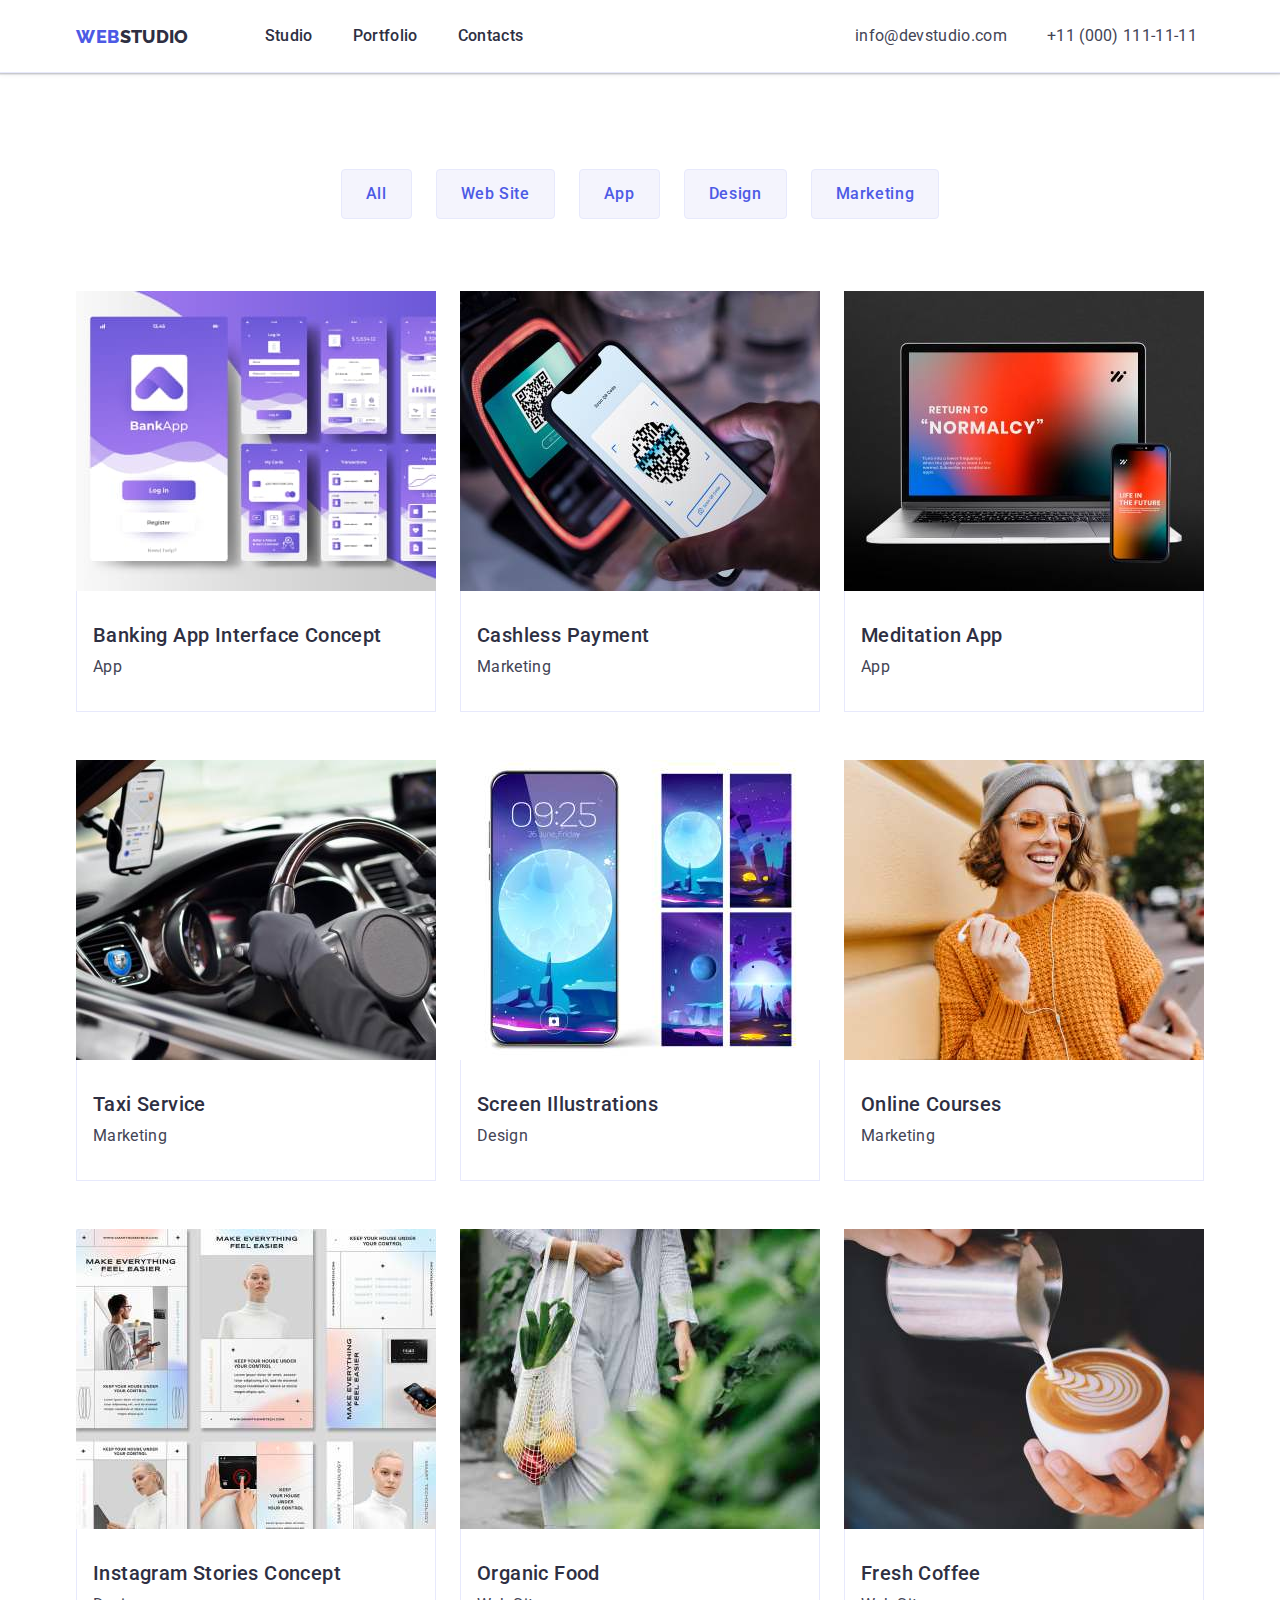
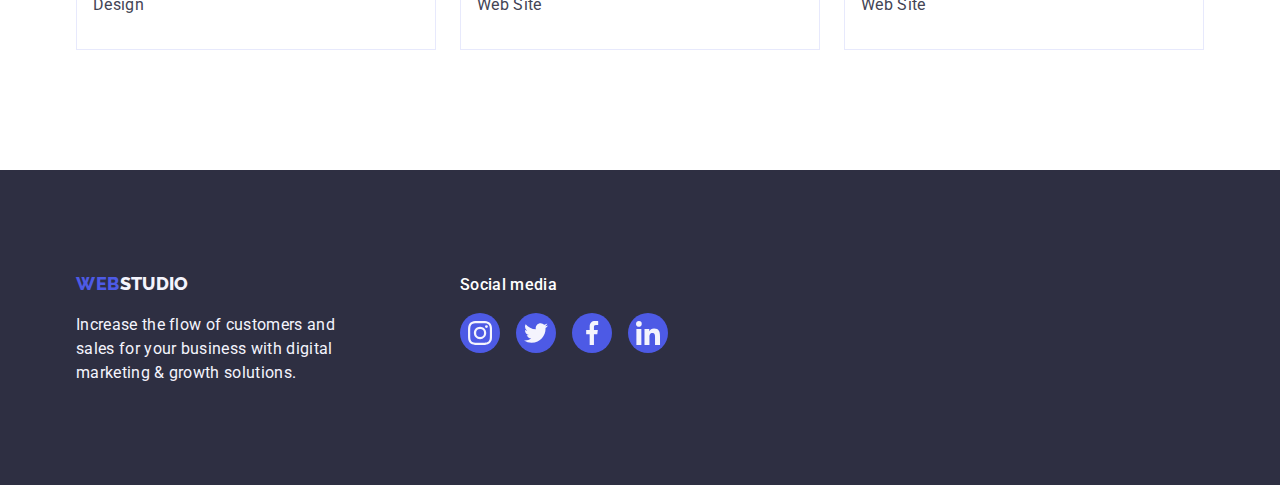
==== portfolio.html @ 6c1adc9d "Initial commit" ====
<!DOCTYPE html>
<html lang="en">
<!----------------------------------------------------------------HEAD------------------------------------------------------------------>

<head>
    <meta charset="UTF-8">
    <meta name="viewport" content="width=device-width, initial-scale=1.0">
    <title>Portfolio</title>
    <link rel="stylesheet" href="css/normalize.min.css">
    <link rel="stylesheet" href="css/styles.css">
    <link rel="preconnect" href="https://fonts.googleapis.com">
    <link rel="preconnect" href="https://fonts.gstatic.com" crossorigin>
    <link
        href="https://fonts.googleapis.com/css2?family=Raleway:wght@800&family=Roboto:wght@400;500;700;900&display=swap"
        rel="stylesheet">
</head>
<!-------------------------------------------------------------HEADER------------------------------------------------------------------>

<body class="body">
    <header class="header">
        <div class="navigation container">
            <nav class="nav-menu">
                <a class="logo link" href="./index.html">Web<span class="web-header">Studio</span></a>
                <ul class="menu list">
                    <li><a class="link nav-link" href="./index.html">Studio</a></li>
                    <li><a class="link nav-link" href="./portfolio.html">Portfolio</a></li>
                    <li><a class="link nav-link" href="">Contacts</a></li>
                </ul>
            </nav>
            <address class="address">
                <ul class="add-list list">
                    <li><a class="add-menu link" href="mailto:info@devstudio.com">info@devstudio.com</a></li>
                    <li><a class="add-menu link" href="tel:+110001111111">+11 (000) 111-11-11</a></li>
                </ul>
            </address>
        </div>
    </header>
    <!-------------------------------------------------------------FILTER------------------------------------------------------------------>
    <main>
        <section class="portfolio-section section">
            <div class="container">
                <h1 class="visually-hidden">.</h1>
                <ul class="filter-list list">
                    <li>
                        <button class="portfolio-btn" type="button">
                            All
                        </button>
                    </li>
                    <li>
                        <button class="portfolio-btn" type="button">
                            Web Site
                        </button>
                    </li>
                    <li>
                        <button class="portfolio-btn" type="button">
                            App
                        </button>
                    </li>
                    <li>
                        <button class="portfolio-btn" type="button">
                            Design
                        </button>
                    </li>
                    <li>
                        <button class="portfolio-btn" type="button">
                            Marketing
                        </button>
                    </li>
                </ul>
                <!-------------------------------------------------------------PROJECTS------------------------------------------------------------------>
                <ul class="list ul-projects">
                    <li class="list-project">
                        <a class="link project-link" href="#"><img class="img-portfolio"
                                src="./images/Portfolio/bankapp.jpg" alt="purple banking application showcase"
                                width="360" height="300">
                            <div class="project-container">
                                <h2 class="project">Banking App Interface Concept</h2>
                                <p class="job-portfolio">App</p>
                            </div>
                        </a>
                    </li>
                    <li class="list-project">
                        <a class="link project-link" href="#"><img class="img-portfolio"
                                src="./images/Portfolio/qrphone.jpg" alt="QR code scan with phone showcase" width="360"
                                height="300">
                            <div class="project-container">
                                <h2 class="project">Cashless Payment</h2>
                                <p class="job-portfolio">Marketing</p>
                            </div>
                        </a>
                    </li>
                    <li class="list-project">
                        <a class="link project-link" href="#"><img class="img-portfolio"
                                src="./images/Portfolio/meditation.jpg" alt="meditation application PC/Phone showcase"
                                width="360" height="300">
                            <div class="project-container">
                                <h2 class="project">Meditation App</h2>
                                <p class="job-portfolio">App</p>
                            </div>
                        </a>
                    </li>
                    <li class="list-project">
                        <a class="link project-link" href="#"><img class="img-portfolio"
                                src="./images/Portfolio/taxidriver.jpg"
                                alt="taxi driver wearing black gloves holding cars steering wheel and using GPS app"
                                width="360" height="300">
                            <div class="project-container">
                                <h2 class="project">Taxi Service</h2>
                                <p class="job-portfolio">Marketing</p>
                            </div>
                        </a>
                    </li>
                    <li class="list-project">
                        <a class="link project-link" href="#"><img class="img-portfolio"
                                src="./images/Portfolio/moonwallpaper.jpg" alt="phone with blue moon wallpaper"
                                width="360" height="300">
                            <div class="project-container">
                                <h2 class="project">Screen Illustrations</h2>
                                <p class="job-portfolio">Design</p>
                            </div>
                        </a>
                    </li>
                    <li class="list-project">
                        <a class="link project-link" href="#"><img class="img-portfolio"
                                src="./images/Portfolio/widesmile.jpg"
                                alt="girl with curly medium lenght brown hair wearing orange sweater a gray hat and sunglasses with a wide smile on her face is holding phone"
                                width="360" height="300">
                            <div class="project-container">
                                <h2 class="project">Online Courses</h2>
                                <p class="job-portfolio">Marketing</p>
                            </div>
                        </a>
                    </li>
                    <li class="list-project">
                        <a class="link project-link" href="#"><img class="img-portfolio"
                                src="./images/Portfolio/smarthouse.jpg"
                                alt="six photos showcasing smart house control using phone, remote control and wall terminal pad"
                                width="360" height="300">
                            <div class="project-container">
                                <h2 class="project">Instagram Stories Concept</h2>
                                <p class="job-portfolio">Design</p>
                            </div>
                        </a>
                    </li>
                    <li class="list-project">
                        <a class="link project-link" href="#">
                            <img class="img-portfolio" src="./images/Portfolio/vegetables.jpg"
                                alt="bottom side of woman dressed white and carying vegetables in a net" width="360"
                                height="300">
                            <div class="project-container">
                                <h2 class="project">Organic Food</h2>
                                <p class="job-portfolio">Web Site</p>
                            </div>
                        </a>
                    </li>
                    <li class="list-project">
                        <a class="link project-link" href="#"><img class="img-portfolio"
                                src="./images/Portfolio/barista.jpg"
                                alt="barista making leaf pattern on coffe with milk" width="360" height="300">
                            <div class="project-container">
                                <h2 class="project">Fresh Coffee</h2>
                                <p class="job-portfolio">Web Site</p>
                            </div>
                        </a>
                    </li>
                </ul>
            </div>
        </section>
    </main>
    <!-------------------------------------------------------------FOOTER------------------------------------------------------------------>
    <footer class="footer">
        <div class="container footer-content">
            <div class=" footer-text">
                <a class="logo link-footer" href="./index.html">Web<span class="web-footer">Studio</span></a>
                <p class="footer-writing">Increase the flow of customers and sales for your business with digital
                    marketing
                    & growth solutions.</p>
            </div>
            <div class="social-media">
                <p class="social-title">Social media</p>
                <ul class="list social-list">
                    <li class="social-link">
                        <a class="link target-link" href="#">
                            <svg width="24" height="24" class="svg-social">
                                <use href="./images/icons.svg#icon-instagram"></use>
                            </svg>
                        </a>
                    </li>
                    <li class="social-link">
                        <a class="link target-link" href="#">
                            <svg width="24" height="24" class="svg-social">
                                <use href="./images/icons.svg#icon-twitter"></use>
                            </svg>
                        </a>
                    </li>
                    <li class="social-link">
                        <a class="link target-link" href="#">
                            <svg width="24" height="24" class="svg-social">
                                <use href="./images/icons.svg#icon-facebook"></use>
                            </svg>
                        </a>
                    </li>
                    <li class="social-link">
                        <a class="link target-link" href="#">
                            <svg width="24" height="24" class="svg-social">
                                <use href="./images/icons.svg#icon-linkedin"></use>
                            </svg>
                        </a>
                    </li>
                </ul>
            </div>
        </div>
    </footer>
</body>

</html>
---- css/styles.css ----
* {
  margin: 0px;
  padding: 0px;
}
:root {
  /*___________________________________________________________Studio*/
  --hero-bg-color: #2e2f42;
  --head-color: #2e2f42;
  --content-color: #434455;
  /*________________________________________________________PORTFOLIO*/
  --color-body: #434455;
  --bg-color: #ffffff;
  /*_____________________________________________________________LOGO*/
  --color-logo: #4d5ae5;
  --color-logo-studio: #2e2f42;
  --footer-logo-color: #f4f4fd;
  /*_________________________________________________________NAV MENU*/
  --color-nav-default: #2e2f42;
  /*___________________________________________________________ADRESS*/
  --color-address-link-default: #434455;
  /*__________________________________________________________BUTTONS*/
  --button-color: #4d5ae5;
  /*__________________________________________________________Footer*/
  --social-link-bg-color: #4d5ae5;
  --fill-color: #f4f4fd;
  /*__________________________________________________________Customers*/
  --customer-color: #8e8f99;
}

/*__________________________________________________________GENERAL BODY SETTINGS_____________________________________________________*/
.body {
  font-family: "Roboto", sans-serif;
  color: var(--color-body);
  background-color: var(--bg-color);
}

.list {
  font-style: normal;
  list-style: none;
}

.link {
  text-decoration: none;
}

.section {
  padding: 7.5em 0 7.5em 0;
}
/*___________________________________________________________________LINKS_______________________________________________________________*/
.ourteam-target-link,
.target-link {
  width: 100%;
  height: 100%;
  background-color: var(--social-link-bg-color);
  border-radius: 50%;
  display: flex;
  align-items: center;
  justify-content: center;
}

.target-link:hover {
  background-color: #31d0aa;
}

.target-link:focus {
  background-color: #31d0aa;
}

.social-link {
  width: 40px;
  height: 40px;
}

/*_______________________________SVG__________________________________*/
.svg-social {
  fill: var(--fill-color);
}
.svg-customer {
  fill: currentColor;
}
/*____________________________________________________________________________________________________________________________________*/
/*__________________________________________________________________STUDIO__________________________________________________________*/
/*__________________________________________________________________HEADER________________________________________________________*/
/*_______________________________________________________________LOGO________________________________________________________________*/
.logo {
  font-family: "Raleway", sans-serif;
  font-weight: 800;
  font-size: 18px;
  line-height: 1.17;
  letter-spacing: 0.03em;
  text-transform: uppercase;
  color: var(--color-logo);
  margin-right: 76px;
}

.web-header {
  color: var(--color-logo-studio);
  line-height: 1.5;
  letter-spacing: 0.02em;
}
.web-footer {
  color: var(--footer-logo-color);
  line-height: 1.5;
  letter-spacing: 0.02em;
}

.menu {
  display: flex;
  gap: 40px;
}
/*_________________________________________________________________ADDRESS__________________________________________________*/
.address {
  font-style: normal;
  padding: 24px 0;
}
.add-menu {
  font-size: 16px;
  line-height: 1.5;
  letter-spacing: 0.02em;
  color: var(--color-address-link-default);
}

.add-menu:focus,
.add-menu:hover {
  color: #404bbf;
}
.header {
  border-bottom: 1px solid #e7e9fc;
  box-shadow: 0px 2px 1px rgba(46, 47, 66, 0.08),
    0px 1px 1px rgba(46, 47, 66, 0.16), 0px 1px 6px rgba(46, 47, 66, 0.08);
}

.add-list {
  display: flex;
  gap: 40px;
}

/*____________________________________________________________NAV-MENU_______________________________________________________*/

.navigation {
  display: flex;
  gap: 332px;
}
.nav-menu {
  display: flex;
  align-items: center;
}
.container {
  width: 1158px;
  margin: 0 auto;
  padding: 0 15px;
}
.nav-link {
  font-weight: 500;
  font-size: 16px;
  line-height: 1.5;
  letter-spacing: 0.02em;
  color: var(--color-nav-default);
  padding: 24px 0;
}
.nav-link:focus,
.nav-link:hover {
  color: #404bbf;
}
/*_______________________________________________________________Footer____________________________________________________________*/
.footer {
  background-color: #2e2f42;
  padding: 100px 0;
}
.link-footer {
  text-decoration: none;
  display: inline-block;
  margin-bottom: 16px;
}
.footer-content {
  display: flex;
  align-items: baseline;
}
.footer-writing {
  color: var(--footer-logo-color);
  line-height: 1.5;
  letter-spacing: 0.02em;
  width: 264px;
}
.footer-text {
  gap: 120px;
  margin-right: 120px;
}

.social-media {
  align-items: baseline;
}
.social-list {
  display: flex;
  gap: 16px;
}
.social-title {
  font-size: 16px;
  font-weight: 96px;
  font-weight: 500;
  letter-spacing: 0.32px;
  color: #ffffff;
  margin-bottom: 16px;
  line-height: 1.5;
}

/*__________________________________________________________Hero section__________________________________________________________*/
/*__________________________________________________________Main title___________________________________________________________*/
.hero {
  background-color: var(--hero-bg-color);
  padding: 188px 0;
  background-image: linear-gradient(
      rgba(46, 47, 66, 0.7),
      rgba(46, 47, 66, 0.7)
    ),
    url(../images/peopleoffice.jpg);
  max-width: 1440px;
  background-repeat: no-repeat;
  background-position: center;
  background-size: cover;
  margin: 0 auto;
}
.head-title {
  font-size: 56px;
  line-height: 1.07;
  text-align: center;
  letter-spacing: 0.02em;
  color: #ffffff;
  max-width: 496px;
}
.head-align {
  display: flex;
  flex-direction: column;
  align-items: center;
  gap: 48px;
}
/*__________________________________________________________Order Service Button_______________________________________________*/
.order-button {
  background-color: var(--button-color);
  font-family: inherit;
  font-weight: 500;
  font-size: 16px;
  line-height: 1.5;
  letter-spacing: 0.04em;
  color: #ffffff;
  display: block;
  min-width: 169px;
  height: 56px;
  border: none;
  border-radius: 4px;
  cursor: pointer;
}
.order-button:focus,
.order-button:hover {
  background-color: #404bbf;
  cursor: pointer;
}

/*__________________________________________________________Goals section__________________________________________________________*/
/*__________________________________________________________Company goal list_____________________________________________________*/
.visually-hidden:not(:focus):not(:active) {
  clip: rect(0 0 0 0);
  clip-path: inset(100%);
  height: 1px;
  overflow: hidden;
  position: absolute;
  white-space: nowrap;
  width: 1px;
  margin: -1px;
  border: 0;
  padding: 0;
}

.goals {
  font-weight: 500;
  font-size: 20px;
  line-height: 1.2;
  letter-spacing: 0.02em;
  color: var(--head-color);
  margin-bottom: 8px;
  box-shadow: black;
}

.goals-content {
  font-size: 16px;
  line-height: 1.5;
  letter-spacing: 0.02em;
  color: var(--content-color);
}
.ul-goals {
  display: flex;
  gap: 24px;
}
.li-goals {
  width: calc((100% - 72px) / 4);
}

.goals-container {
  display: flex;
  align-items: center;
  justify-content: center;
  background-color: #f4f4fd;
  height: 112px;
  border-radius: 4px;
  margin-bottom: 8px;
}
/*__________________________________________________________WHAT ARE WE DOING_____________________________________________________*/
.wawd-section {
  padding-top: 0;
  padding-bottom: 120px;
}
.wawd {
  font-size: 36px;
  line-height: 1.11;
  text-align: center;
  letter-spacing: 0.02em;
  text-transform: capitalize;
  color: var(--head-color);
  margin-bottom: 72px;
}
.ul-wawd {
  display: flex;
  gap: 24px;
}
.list-wawd {
  width: calc((100% - 48px) / 3);
  display: flex;
  gap: 24px;
}
.img-portfolio,
.img-studio {
  display: block;
}
/*________________________________________________________________Our Team____________________________________________________________*/
.ul-team {
  display: flex;
  gap: 24px;
}
.list-team {
  background-color: #ffffff;
  width: calc((100% - 72px) / 4);
  border-radius: 0px 0px 4px 4px;
  box-shadow: 0px 1px 6px rgba(46, 47, 66, 0.08),
    0px 1px 1px rgba(46, 47, 66, 0.16), 0px 2px 1px rgba(46, 47, 66, 0.08);
}
.team {
  background-color: #f4f4fd;
  padding: 120px 0;
}
.team-head {
  font-size: 36px;
  line-height: 1.11;
  text-align: center;
  letter-spacing: 0.02em;
  text-transform: capitalize;
  color: var(--head-color);
  margin-bottom: 72px;
}

.name {
  font-weight: 500;
  font-size: 20px;
  line-height: 1.2;
  letter-spacing: 0.02em;
  color: var(--head-color);
  text-align: center;
  margin-bottom: 8px;
}

.job {
  font-size: 16px;
  line-height: 1.5;
  letter-spacing: 0.02em;
  color: var(--content-color);
  text-align: center;
}

.team-photo {
  padding: 32px 0px;
}

.ourteam-social-list {
  display: flex;
  justify-content: center;
  gap: 24px;
}
.ourteam-target-link:focus,
.ourteam-target-link:hover {
  background-color: #404bbf;
}
/*________________________________________________________________Customers____________________________________________________________*/
.customers-head {
  font-size: 36px;
  line-height: 1.11;
  text-align: center;
  color: var(--head-color);
  margin-bottom: 72px;
}
.list-customers {
  display: flex;
  gap: 24px;
}
.customer {
  width: calc((100% - 120px) / 6);
  height: 88px;
}

.customer-link {
  width: 100%;
  height: 100%;
  border: 1px solid #8e8f99;
  border-radius: 4px;
  display: flex;
  align-items: center;
  justify-content: center;
  color: var(--customer-color);
}
.customer-link:hover,
.customer-link:focus {
  border-color: #404bbf;
  color: #404bbf;
}

/*_____________________________________________________________________________________________________________________________________*/
/*_____________________________________________________________Portfolio______________________________________________________________*/
/*_____________________________________________________________Projects_____________________________________________________________*/
.portfolio-section {
  padding-top: 96px;
  padding-bottom: 120px;
}

.project {
  line-height: 1.2;
  font-weight: 500;
  font-size: 20px;
  letter-spacing: 0.02em;
  color: var(--head-color);
  margin-bottom: 8px;
}

.ul-projects {
  display: flex;
  flex: wrap;
  justify-content: space-evenly;
  flex-wrap: wrap;
  column-gap: 24px;
  row-gap: 48px;
}
.list-project {
  width: calc((100% - 48px) / 3);
}

.project-container {
  padding: 32px 16px;
  border: 1px solid #e7e9fc;
  border-top: none;
}
.project-link {
  display: block;
}

.project-link:focus,
.project-link:hover {
  box-shadow: 0px 1px 6px rgba(46, 47, 66, 0.08),
    0px 1px 1px rgba(46, 47, 66, 0.16), 0px 2px 1px rgba(46, 47, 66, 0.08);
}

/*_______________________________________________________________FILTER BUTTONS___________________________________________*/
.filter-list {
  display: flex;
  justify-content: center;
  gap: 24px;
  margin-bottom: 72px;
}
.job-portfolio {
  font-size: 16px;
  line-height: 1.5;
  letter-spacing: 0.02em;
  color: var(--content-color);
}
.portfolio-btn {
  font-family: inherit;
  font-size: 16px;
  font-style: normal;
  font-weight: 500;
  line-height: 24px;
  letter-spacing: 0.64px;
  color: var(--button-color);
  background-color: #f4f4fd;
  background-color: transparent 50%;
  border: 1px solid #e7e9fc;
  border-color: #e7e9fc;
  border-color: transparent 50%;
  cursor: pointer;
  padding: 12px 24px;
  border-radius: 4px;
}
.portfolio-btn:focus,
.portfolio-btn:hover {
  font-family: inherit;
  font-size: 16px;
  font-style: normal;
  font-weight: 500;
  line-height: 24px;
  letter-spacing: 0.64px;
  color: #fff;
  background-color: #404bbf;
  border: 1px solid transparent;
  cursor: pointer;
  box-shadow: 0px 3px 1px rgba(0, 0, 0, 0.1), 0px 2px 1px rgba(0, 0, 0, 0.08),
    0px 2px 2px rgba(0, 0, 0, 0.12);
}
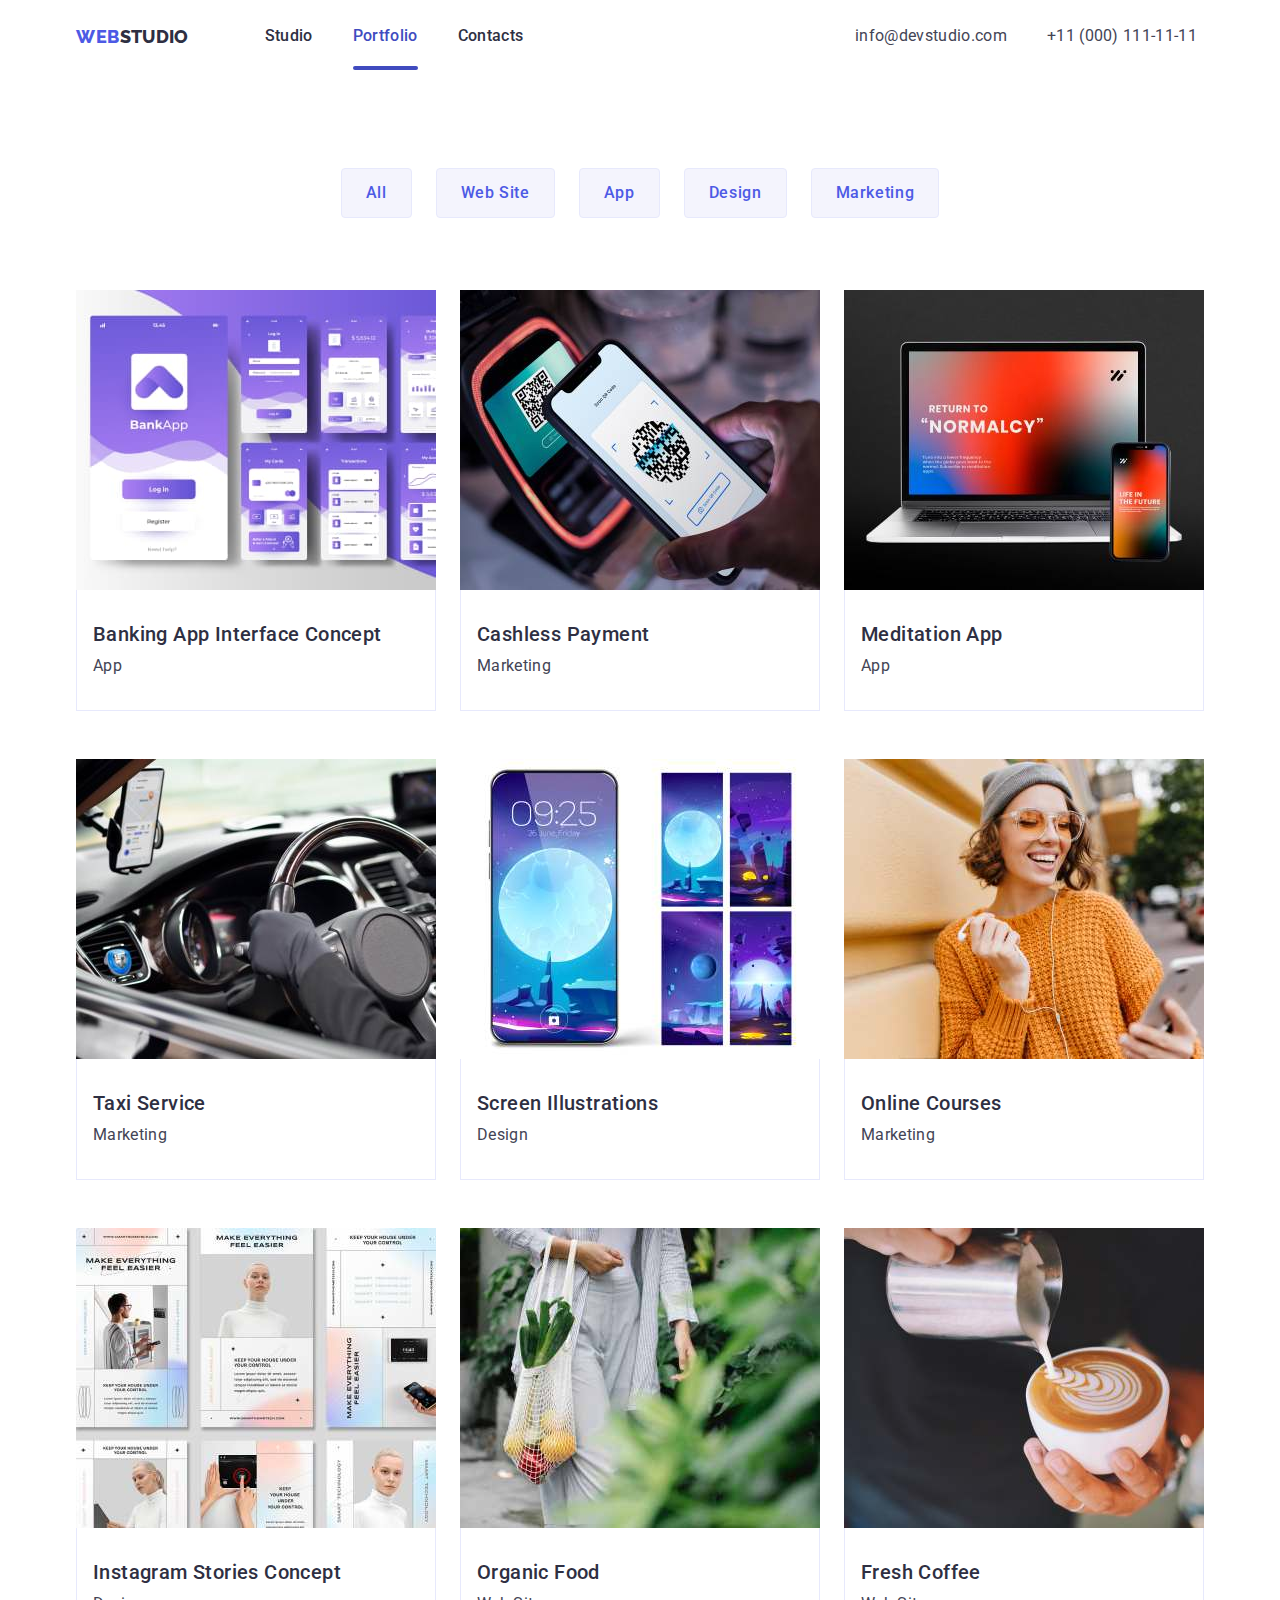
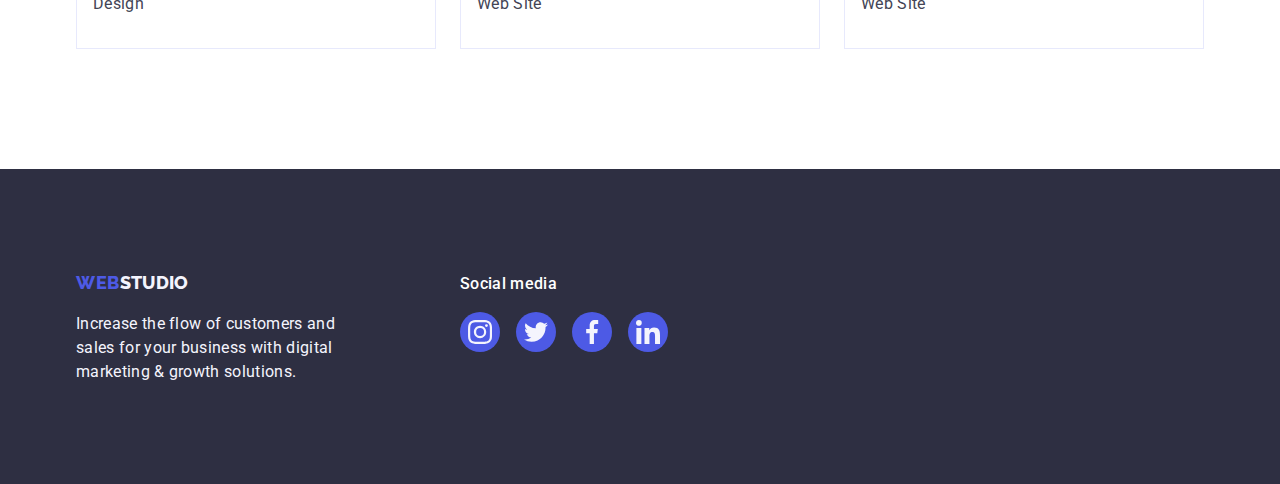
==== commit 5c9ebb36: "update 4" ====
--- a/portfolio.html
+++ b/portfolio.html
@@ -17,23 +17,32 @@
 <!-------------------------------------------------------------HEADER------------------------------------------------------------------>
 
 <body class="body">
-    <header class="header">
-        <div class="navigation container">
-            <nav class="nav-menu">
-                <a class="logo link" href="./index.html">Web<span class="web-header">Studio</span></a>
-                <ul class="menu list">
-                    <li><a class="link nav-link" href="./index.html">Studio</a></li>
-                    <li><a class="link nav-link" href="./portfolio.html">Portfolio</a></li>
-                    <li><a class="link nav-link" href="">Contacts</a></li>
-                </ul>
-            </nav>
-            <address class="address">
-                <ul class="add-list list">
-                    <li><a class="add-menu link" href="mailto:info@devstudio.com">info@devstudio.com</a></li>
-                    <li><a class="add-menu link" href="tel:+110001111111">+11 (000) 111-11-11</a></li>
-                </ul>
-            </address>
-        </div>
+    <div class="navigation container">
+        <nav class="nav-menu">
+            <a class="logo link" href="./index.html">Web<span class="web-header">Studio</span></a>
+            <ul class="menu list">
+                <li>
+                    <a class="link nav-link" href="./index.html">Studio</a>
+                </li>
+                <li>
+                    <a class="link underline nav-link" href="./portfolio.html">Portfolio</a>
+                </li>
+                <li>
+                    <a class="link nav-link" href="">Contacts</a>
+                </li>
+            </ul>
+        </nav>
+        <address class="address link">
+            <ul class="add-list list">
+                <li>
+                    <a class="add-menu link" href="mailto:info@devstudio.com">info@devstudio.com</a>
+                </li>
+                <li>
+                    <a class="add-menu link" href="tel:+110001111111">+11 (000) 111-11-11</a>
+                </li>
+            </ul>
+        </address>
+    </div>
     </header>
     <!-------------------------------------------------------------FILTER------------------------------------------------------------------>
     <main>
--- a/css/styles.css
+++ b/css/styles.css
@@ -1,30 +1,10 @@
+@import url("normalize.min.css");
+@import url("form.css");
+@import url("vars.css");
+
 * {
   margin: 0px;
   padding: 0px;
-}
-:root {
-  /*___________________________________________________________Studio*/
-  --hero-bg-color: #2e2f42;
-  --head-color: #2e2f42;
-  --content-color: #434455;
-  /*________________________________________________________PORTFOLIO*/
-  --color-body: #434455;
-  --bg-color: #ffffff;
-  /*_____________________________________________________________LOGO*/
-  --color-logo: #4d5ae5;
-  --color-logo-studio: #2e2f42;
-  --footer-logo-color: #f4f4fd;
-  /*_________________________________________________________NAV MENU*/
-  --color-nav-default: #2e2f42;
-  /*___________________________________________________________ADRESS*/
-  --color-address-link-default: #434455;
-  /*__________________________________________________________BUTTONS*/
-  --button-color: #4d5ae5;
-  /*__________________________________________________________Footer*/
-  --social-link-bg-color: #4d5ae5;
-  --fill-color: #f4f4fd;
-  /*__________________________________________________________Customers*/
-  --customer-color: #8e8f99;
 }
 
 /*__________________________________________________________GENERAL BODY SETTINGS_____________________________________________________*/
@@ -56,6 +36,7 @@
   display: flex;
   align-items: center;
   justify-content: center;
+  transition: background-color 250ms cubic-bezier(0.4, 0, 0.2, 1);
 }
 
 .target-link:hover {
@@ -108,6 +89,7 @@
   display: flex;
   gap: 40px;
 }
+
 /*_________________________________________________________________ADDRESS__________________________________________________*/
 .address {
   font-style: normal;
@@ -123,6 +105,7 @@
 .add-menu:focus,
 .add-menu:hover {
   color: #404bbf;
+  transition: color 250ms cubic-bezier(0.4, 0, 0.2, 1);
 }
 .header {
   border-bottom: 1px solid #e7e9fc;
@@ -150,6 +133,7 @@
   margin: 0 auto;
   padding: 0 15px;
 }
+
 .nav-link {
   font-weight: 500;
   font-size: 16px;
@@ -157,10 +141,28 @@
   letter-spacing: 0.02em;
   color: var(--color-nav-default);
   padding: 24px 0;
-}
+  transition: color 250ms cubic-bezier(0.4, 0, 0.2, 1);
+}
+
 .nav-link:focus,
 .nav-link:hover {
   color: #404bbf;
+}
+.underline {
+  position: relative;
+  color: #404bbf;
+  transition: color 250ms cubic-bezier(0.4, 0, 0.2, 1);
+}
+.underline::after {
+  content: "";
+  position: absolute;
+  left: 0;
+  bottom: -1px;
+  height: 4px;
+  width: 100%;
+  color: #404bbf;
+  background-color: #404bbf;
+  border-radius: 2px;
 }
 /*_______________________________________________________________Footer____________________________________________________________*/
 .footer {
@@ -249,6 +251,7 @@
   border: none;
   border-radius: 4px;
   cursor: pointer;
+  transition: background-color 250ms cubic-bezier(0.4, 0, 0.2, 1);
 }
 .order-button:focus,
 .order-button:hover {
@@ -347,6 +350,7 @@
   background-color: #f4f4fd;
   padding: 120px 0;
 }
+
 .team-head {
   font-size: 36px;
   line-height: 1.11;
@@ -383,7 +387,9 @@
   display: flex;
   justify-content: center;
   gap: 24px;
-}
+  padding-top: 8px;
+}
+
 .ourteam-target-link:focus,
 .ourteam-target-link:hover {
   background-color: #404bbf;
@@ -414,6 +420,8 @@
   align-items: center;
   justify-content: center;
   color: var(--customer-color);
+  transition: border-color 250ms cubic-bezier(0.4, 0, 0.2, 1),
+    color 250ms cubic-bezier(0.4, 0, 0.2, 1);
 }
 .customer-link:hover,
 .customer-link:focus {
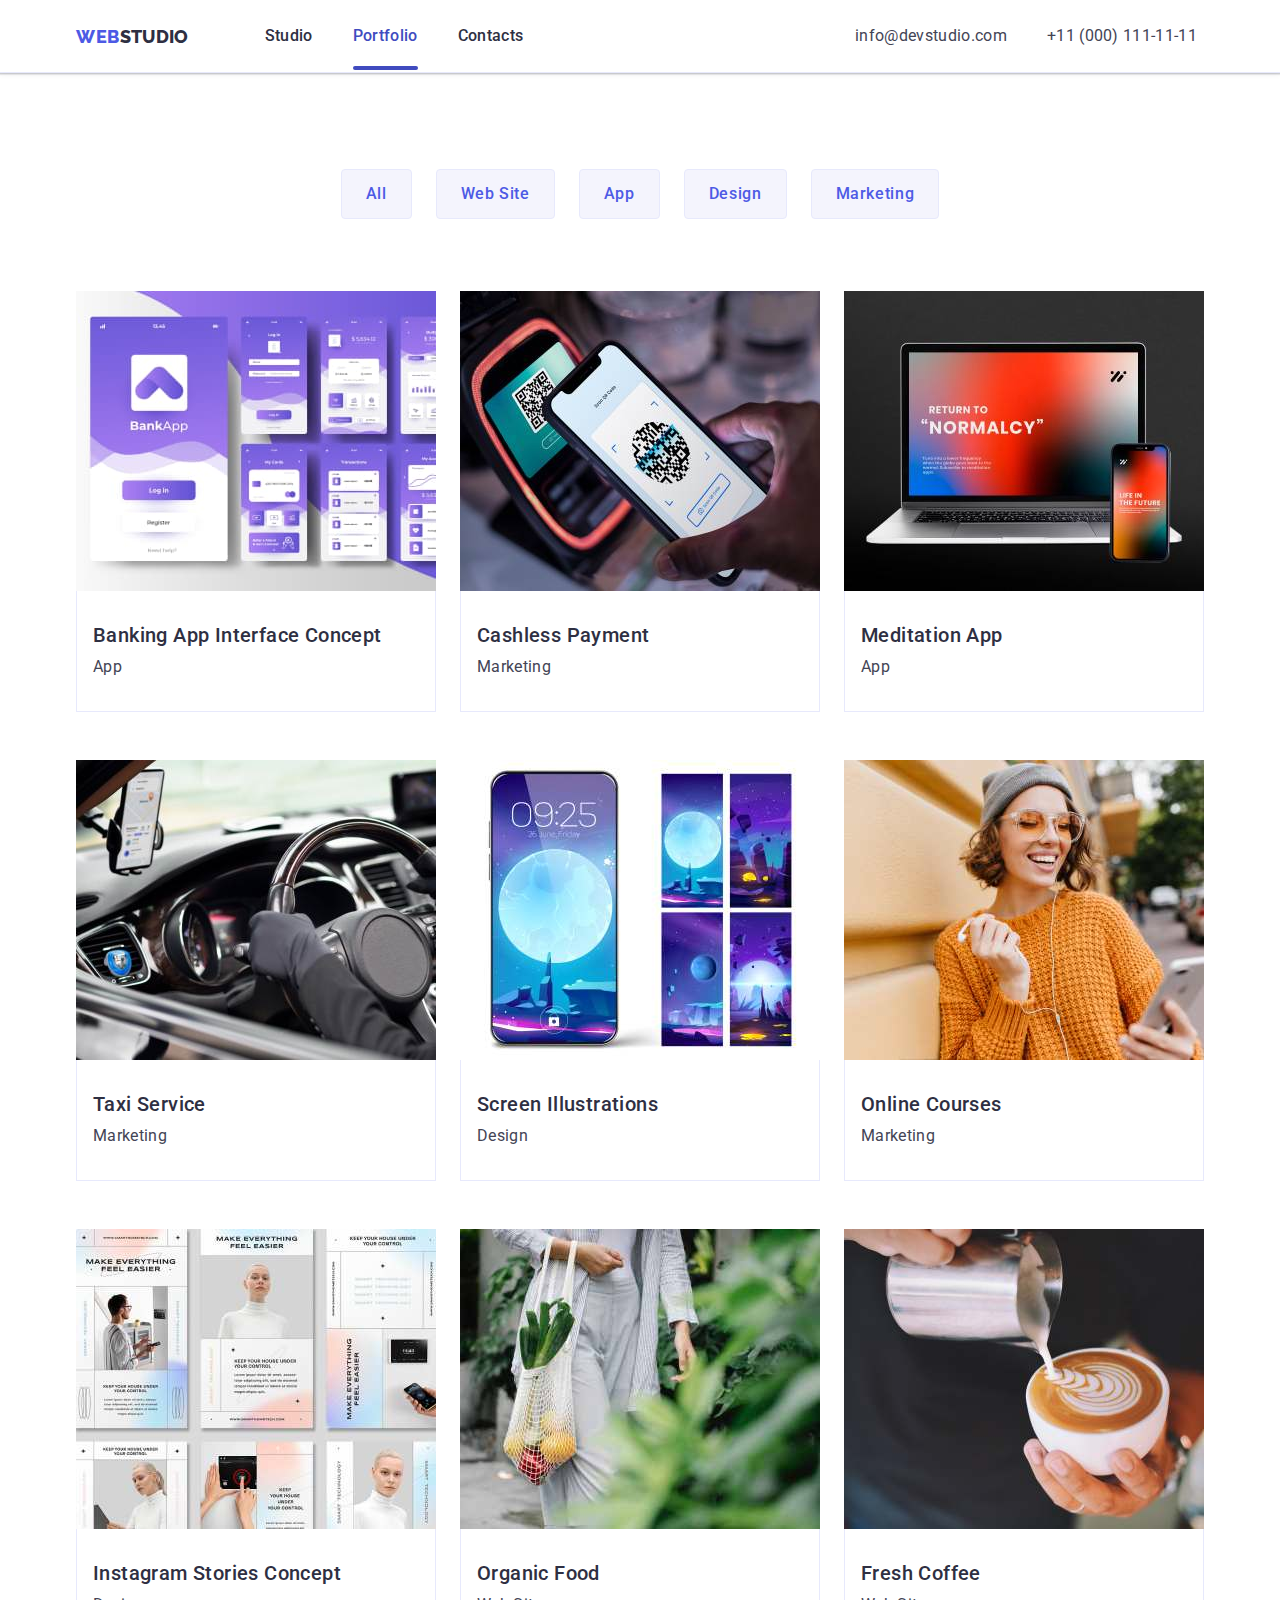
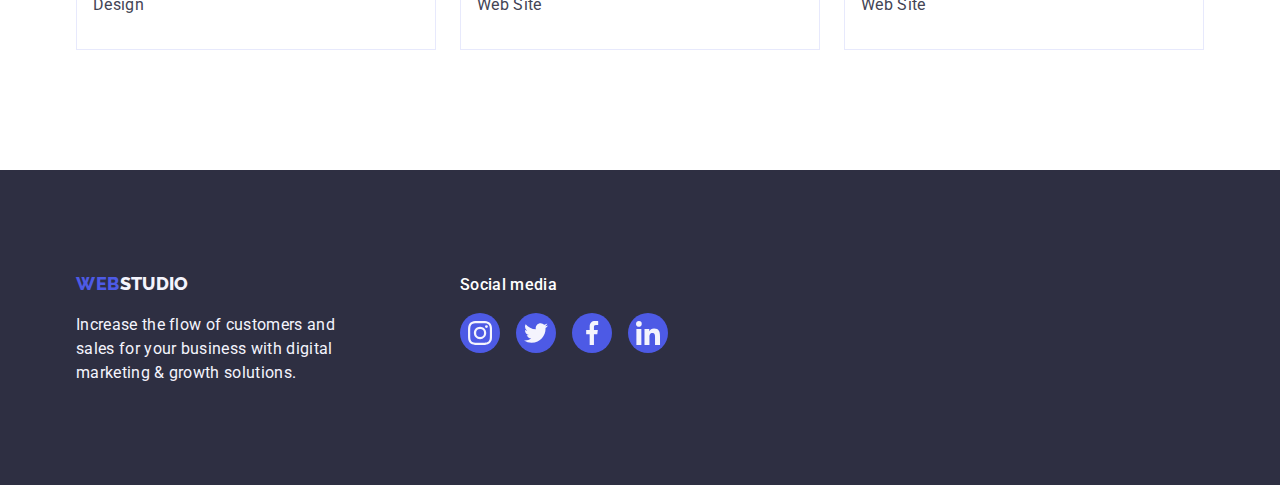
==== commit 7b875b2c: "update 6" ====
--- a/portfolio.html
+++ b/portfolio.html
@@ -17,32 +17,35 @@
 <!-------------------------------------------------------------HEADER------------------------------------------------------------------>
 
 <body class="body">
-    <div class="navigation container">
-        <nav class="nav-menu">
-            <a class="logo link" href="./index.html">Web<span class="web-header">Studio</span></a>
-            <ul class="menu list">
-                <li>
-                    <a class="link nav-link" href="./index.html">Studio</a>
-                </li>
-                <li>
-                    <a class="link underline nav-link" href="./portfolio.html">Portfolio</a>
-                </li>
-                <li>
-                    <a class="link nav-link" href="">Contacts</a>
-                </li>
-            </ul>
-        </nav>
-        <address class="address link">
-            <ul class="add-list list">
-                <li>
-                    <a class="add-menu link" href="mailto:info@devstudio.com">info@devstudio.com</a>
-                </li>
-                <li>
-                    <a class="add-menu link" href="tel:+110001111111">+11 (000) 111-11-11</a>
-                </li>
-            </ul>
-        </address>
-    </div>
+    <header class="header">
+        <!-------------------------------------------------------------NAVIGATION------------------------------------------------------------------>
+
+        <div class="navigation container">
+            <nav class="nav-menu">
+                <a class="logo link" href="./index.html">Web<span class="web-header">Studio</span></a>
+                <ul class="menu list">
+                    <li>
+                        <a class="link nav-link" href="./index.html">Studio</a>
+                    </li>
+                    <li>
+                        <a class="link underline nav-link" href="./portfolio.html">Portfolio</a>
+                    </li>
+                    <li>
+                        <a class="link nav-link" href="">Contacts</a>
+                    </li>
+                </ul>
+            </nav>
+            <address class="address link">
+                <ul class="add-list list">
+                    <li>
+                        <a class="add-menu link" href="mailto:info@devstudio.com">info@devstudio.com</a>
+                    </li>
+                    <li>
+                        <a class="add-menu link" href="tel:+110001111111">+11 (000) 111-11-11</a>
+                    </li>
+                </ul>
+            </address>
+        </div>
     </header>
     <!-------------------------------------------------------------FILTER------------------------------------------------------------------>
     <main>
--- a/css/styles.css
+++ b/css/styles.css
@@ -100,6 +100,7 @@
   line-height: 1.5;
   letter-spacing: 0.02em;
   color: var(--color-address-link-default);
+  transition: color 250ms cubic-bezier(0.4, 0, 0.2, 1);
 }
 
 .add-menu:focus,
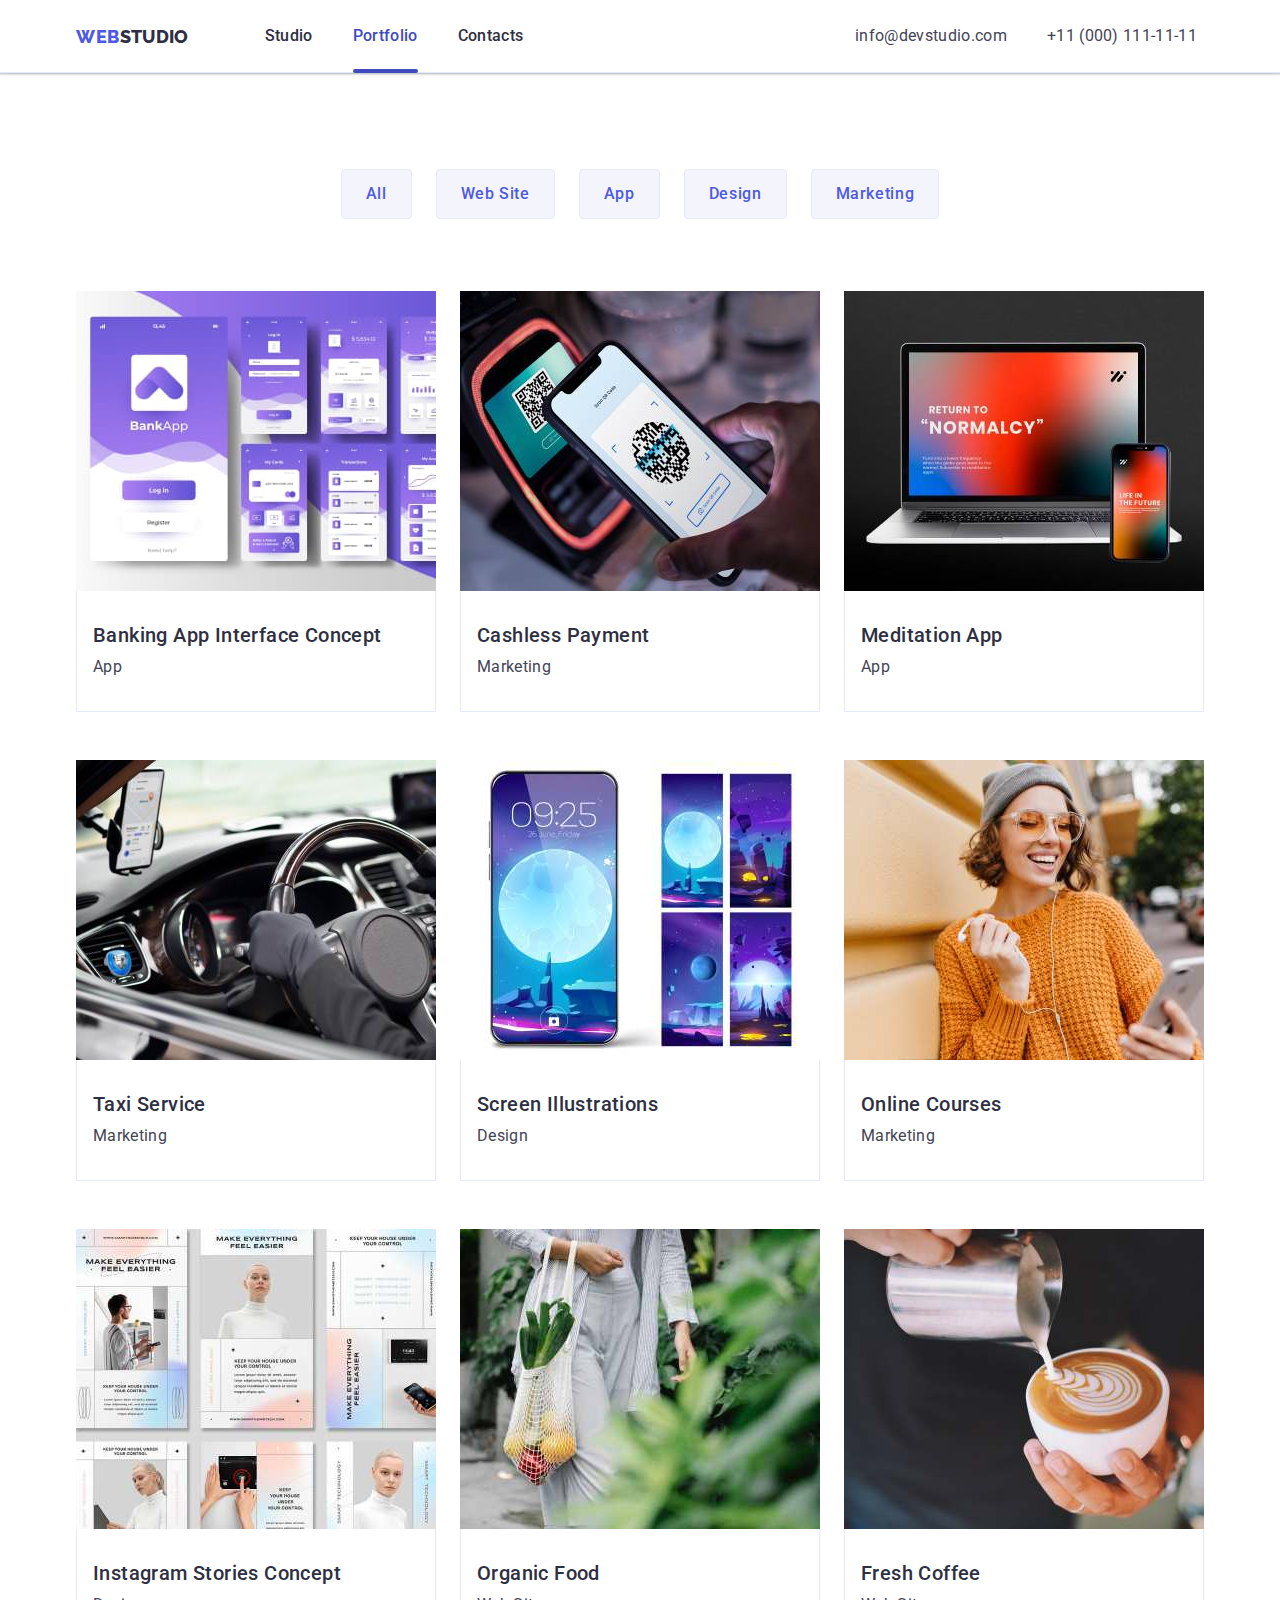
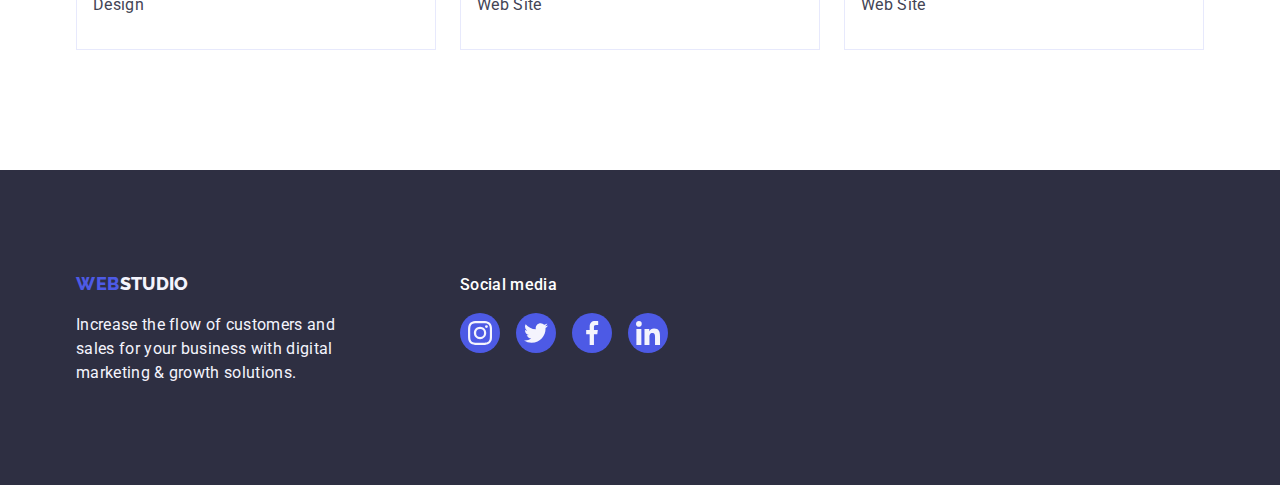
==== commit 49c04974: "update 9" ====
--- a/portfolio.html
+++ b/portfolio.html
@@ -82,9 +82,13 @@
                 <!-------------------------------------------------------------PROJECTS------------------------------------------------------------------>
                 <ul class="list ul-projects">
                     <li class="list-project">
-                        <a class="link project-link" href="#"><img class="img-portfolio"
-                                src="./images/Portfolio/bankapp.jpg" alt="purple banking application showcase"
-                                width="360" height="300">
+                        <a class="link project-link" href="#">
+                            <div class="description-container">
+                                <img class="img-portfolio" src="./images/Portfolio/bankapp.jpg"
+                                    alt="purple banking application showcase" width="360" height="300">
+                                <p class="description">14 Stylish and User-Friendly App Design Concepts · Task Manager
+                                    App · Calorie Tracker App · Exotic Fruit Ecommerce App · Cloud Storage App</p>
+                            </div>
                             <div class="project-container">
                                 <h2 class="project">Banking App Interface Concept</h2>
                                 <p class="job-portfolio">App</p>
@@ -92,9 +96,13 @@
                         </a>
                     </li>
                     <li class="list-project">
-                        <a class="link project-link" href="#"><img class="img-portfolio"
-                                src="./images/Portfolio/qrphone.jpg" alt="QR code scan with phone showcase" width="360"
-                                height="300">
+                        <a class="link project-link" href="#">
+                            <div class="description-container">
+                                <img class="img-portfolio" src="./images/Portfolio/qrphone.jpg"
+                                    alt="QR code scan with phone showcase" width="360" height="300">
+                                <p class="description">14 Stylish and User-Friendly App Design Concepts · Task Manager
+                                    App · Calorie Tracker App · Exotic Fruit Ecommerce App · Cloud Storage App</p>
+                            </div>
                             <div class="project-container">
                                 <h2 class="project">Cashless Payment</h2>
                                 <p class="job-portfolio">Marketing</p>
@@ -102,9 +110,13 @@
                         </a>
                     </li>
                     <li class="list-project">
-                        <a class="link project-link" href="#"><img class="img-portfolio"
-                                src="./images/Portfolio/meditation.jpg" alt="meditation application PC/Phone showcase"
-                                width="360" height="300">
+                        <a class="link project-link" href="#">
+                            <div class="description-container">
+                                <img class="img-portfolio" src="./images/Portfolio/meditation.jpg"
+                                    alt="meditation application PC/Phone showcase" width="360" height="300">
+                                <p class="description">14 Stylish and User-Friendly App Design Concepts · Task Manager
+                                    App · Calorie Tracker App · Exotic Fruit Ecommerce App · Cloud Storage App</p>
+                            </div>
                             <div class="project-container">
                                 <h2 class="project">Meditation App</h2>
                                 <p class="job-portfolio">App</p>
@@ -112,10 +124,14 @@
                         </a>
                     </li>
                     <li class="list-project">
-                        <a class="link project-link" href="#"><img class="img-portfolio"
-                                src="./images/Portfolio/taxidriver.jpg"
-                                alt="taxi driver wearing black gloves holding cars steering wheel and using GPS app"
-                                width="360" height="300">
+                        <a class="link project-link" href="#">
+                            <div class="description-container">
+                                <img class="img-portfolio" src="./images/Portfolio/taxidriver.jpg"
+                                    alt="taxi driver wearing black gloves holding cars steering wheel and using GPS app"
+                                    width="360" height="300">
+                                <p class="description">14 Stylish and User-Friendly App Design Concepts · Task Manager
+                                    App · Calorie Tracker App · Exotic Fruit Ecommerce App · Cloud Storage App</p>
+                            </div>
                             <div class="project-container">
                                 <h2 class="project">Taxi Service</h2>
                                 <p class="job-portfolio">Marketing</p>
@@ -123,9 +139,13 @@
                         </a>
                     </li>
                     <li class="list-project">
-                        <a class="link project-link" href="#"><img class="img-portfolio"
-                                src="./images/Portfolio/moonwallpaper.jpg" alt="phone with blue moon wallpaper"
-                                width="360" height="300">
+                        <a class="link project-link" href="#">
+                            <div class="description-container">
+                                <img class="img-portfolio" src="./images/Portfolio/moonwallpaper.jpg"
+                                    alt="phone with blue moon wallpaper" width="360" height="300">
+                                <p class="description">14 Stylish and User-Friendly App Design Concepts · Task Manager
+                                    App · Calorie Tracker App · Exotic Fruit Ecommerce App · Cloud Storage App</p>
+                            </div>
                             <div class="project-container">
                                 <h2 class="project">Screen Illustrations</h2>
                                 <p class="job-portfolio">Design</p>
@@ -133,10 +153,14 @@
                         </a>
                     </li>
                     <li class="list-project">
-                        <a class="link project-link" href="#"><img class="img-portfolio"
-                                src="./images/Portfolio/widesmile.jpg"
-                                alt="girl with curly medium lenght brown hair wearing orange sweater a gray hat and sunglasses with a wide smile on her face is holding phone"
-                                width="360" height="300">
+                        <a class="link project-link" href="#">
+                            <div class="description-container">
+                                <img class="img-portfolio" src="./images/Portfolio/widesmile.jpg"
+                                    alt="girl with curly medium lenght brown hair wearing orange sweater a gray hat and sunglasses with a wide smile on her face is holding phone"
+                                    width="360" height="300">
+                                <p class="description">14 Stylish and User-Friendly App Design Concepts · Task Manager
+                                    App · Calorie Tracker App · Exotic Fruit Ecommerce App · Cloud Storage App</p>
+                            </div>
                             <div class="project-container">
                                 <h2 class="project">Online Courses</h2>
                                 <p class="job-portfolio">Marketing</p>
@@ -144,10 +168,14 @@
                         </a>
                     </li>
                     <li class="list-project">
-                        <a class="link project-link" href="#"><img class="img-portfolio"
-                                src="./images/Portfolio/smarthouse.jpg"
-                                alt="six photos showcasing smart house control using phone, remote control and wall terminal pad"
-                                width="360" height="300">
+                        <a class="link project-link" href="#">
+                            <div class="description-container">
+                                <img class="img-portfolio" src="./images/Portfolio/smarthouse.jpg"
+                                    alt="six photos showcasing smart house control using phone, remote control and wall terminal pad"
+                                    width="360" height="300">
+                                <p class="description">14 Stylish and User-Friendly App Design Concepts · Task Manager
+                                    App · Calorie Tracker App · Exotic Fruit Ecommerce App · Cloud Storage App</p>
+                            </div>
                             <div class="project-container">
                                 <h2 class="project">Instagram Stories Concept</h2>
                                 <p class="job-portfolio">Design</p>
@@ -156,9 +184,13 @@
                     </li>
                     <li class="list-project">
                         <a class="link project-link" href="#">
-                            <img class="img-portfolio" src="./images/Portfolio/vegetables.jpg"
-                                alt="bottom side of woman dressed white and carying vegetables in a net" width="360"
-                                height="300">
+                            <div class="description-container">
+                                <img class="img-portfolio" src="./images/Portfolio/vegetables.jpg"
+                                    alt="bottom side of woman dressed white and carying vegetables in a net" width="360"
+                                    height="300">
+                                <p class="description">14 Stylish and User-Friendly App Design Concepts · Task Manager
+                                    App · Calorie Tracker App · Exotic Fruit Ecommerce App · Cloud Storage App</p>
+                            </div>
                             <div class="project-container">
                                 <h2 class="project">Organic Food</h2>
                                 <p class="job-portfolio">Web Site</p>
@@ -166,9 +198,13 @@
                         </a>
                     </li>
                     <li class="list-project">
-                        <a class="link project-link" href="#"><img class="img-portfolio"
-                                src="./images/Portfolio/barista.jpg"
-                                alt="barista making leaf pattern on coffe with milk" width="360" height="300">
+                        <a class="link project-link" href="#">
+                            <div class="description-container">
+                                <img class="img-portfolio" src="./images/Portfolio/barista.jpg"
+                                    alt="barista making leaf pattern on coffe with milk" width="360" height="300">
+                                <p class="description">14 Stylish and User-Friendly App Design Concepts · Task Manager
+                                    App · Calorie Tracker App · Exotic Fruit Ecommerce App · Cloud Storage App</p>
+                            </div>
                             <div class="project-container">
                                 <h2 class="project">Fresh Coffee</h2>
                                 <p class="job-portfolio">Web Site</p>
--- a/css/styles.css
+++ b/css/styles.css
@@ -164,6 +164,7 @@
   color: #404bbf;
   background-color: #404bbf;
   border-radius: 2px;
+  margin-bottom: -3px;
 }
 /*_______________________________________________________________Footer____________________________________________________________*/
 .footer {
@@ -291,6 +292,7 @@
   letter-spacing: 0.02em;
   color: var(--content-color);
 }
+
 .ul-goals {
   display: flex;
   gap: 24px;
@@ -466,12 +468,39 @@
 }
 .project-link {
   display: block;
+  transition: box-shadow 250ms cubic-bezier(0.4, 0, 0.2, 1);
 }
 
 .project-link:focus,
 .project-link:hover {
   box-shadow: 0px 1px 6px rgba(46, 47, 66, 0.08),
     0px 1px 1px rgba(46, 47, 66, 0.16), 0px 2px 1px rgba(46, 47, 66, 0.08);
+}
+
+.description-container {
+  position: relative;
+  overflow: hidden;
+}
+
+.description {
+  position: absolute;
+  top: 0;
+  font-size: 16px;
+  line-height: 1.5;
+  letter-spacing: 0.02em;
+  color: var(--fill-color);
+  padding: 40px 32px;
+  background-color: #4d5ae5;
+  height: 100%;
+  width: 100%;
+  transform: translateY(100%);
+  transition: transform 250ms cubic-bezier(0.4, 0, 0.2, 1);
+}
+.project-link:focus .description,
+.project-link:hover .description {
+  box-shadow: 0px 1px 6px rgba(46, 47, 66, 0.08),
+    0px 1px 1px rgba(46, 47, 66, 0.16), 0px 2px 1px rgba(46, 47, 66, 0.08);
+  transform: translateY(0%);
 }
 
 /*_______________________________________________________________FILTER BUTTONS___________________________________________*/
@@ -503,6 +532,10 @@
   cursor: pointer;
   padding: 12px 24px;
   border-radius: 4px;
+  transition: color 250ms cubic-bezier(0.4, 0, 0.2, 1),
+    background-color 250ms cubic-bezier(0.4, 0, 0.2, 1),
+    border-color 250ms cubic-bezier(0.4, 0, 0.2, 1),
+    box-shadow 250ms cubic-bezier(0.4, 0, 0.2, 1);
 }
 .portfolio-btn:focus,
 .portfolio-btn:hover {
